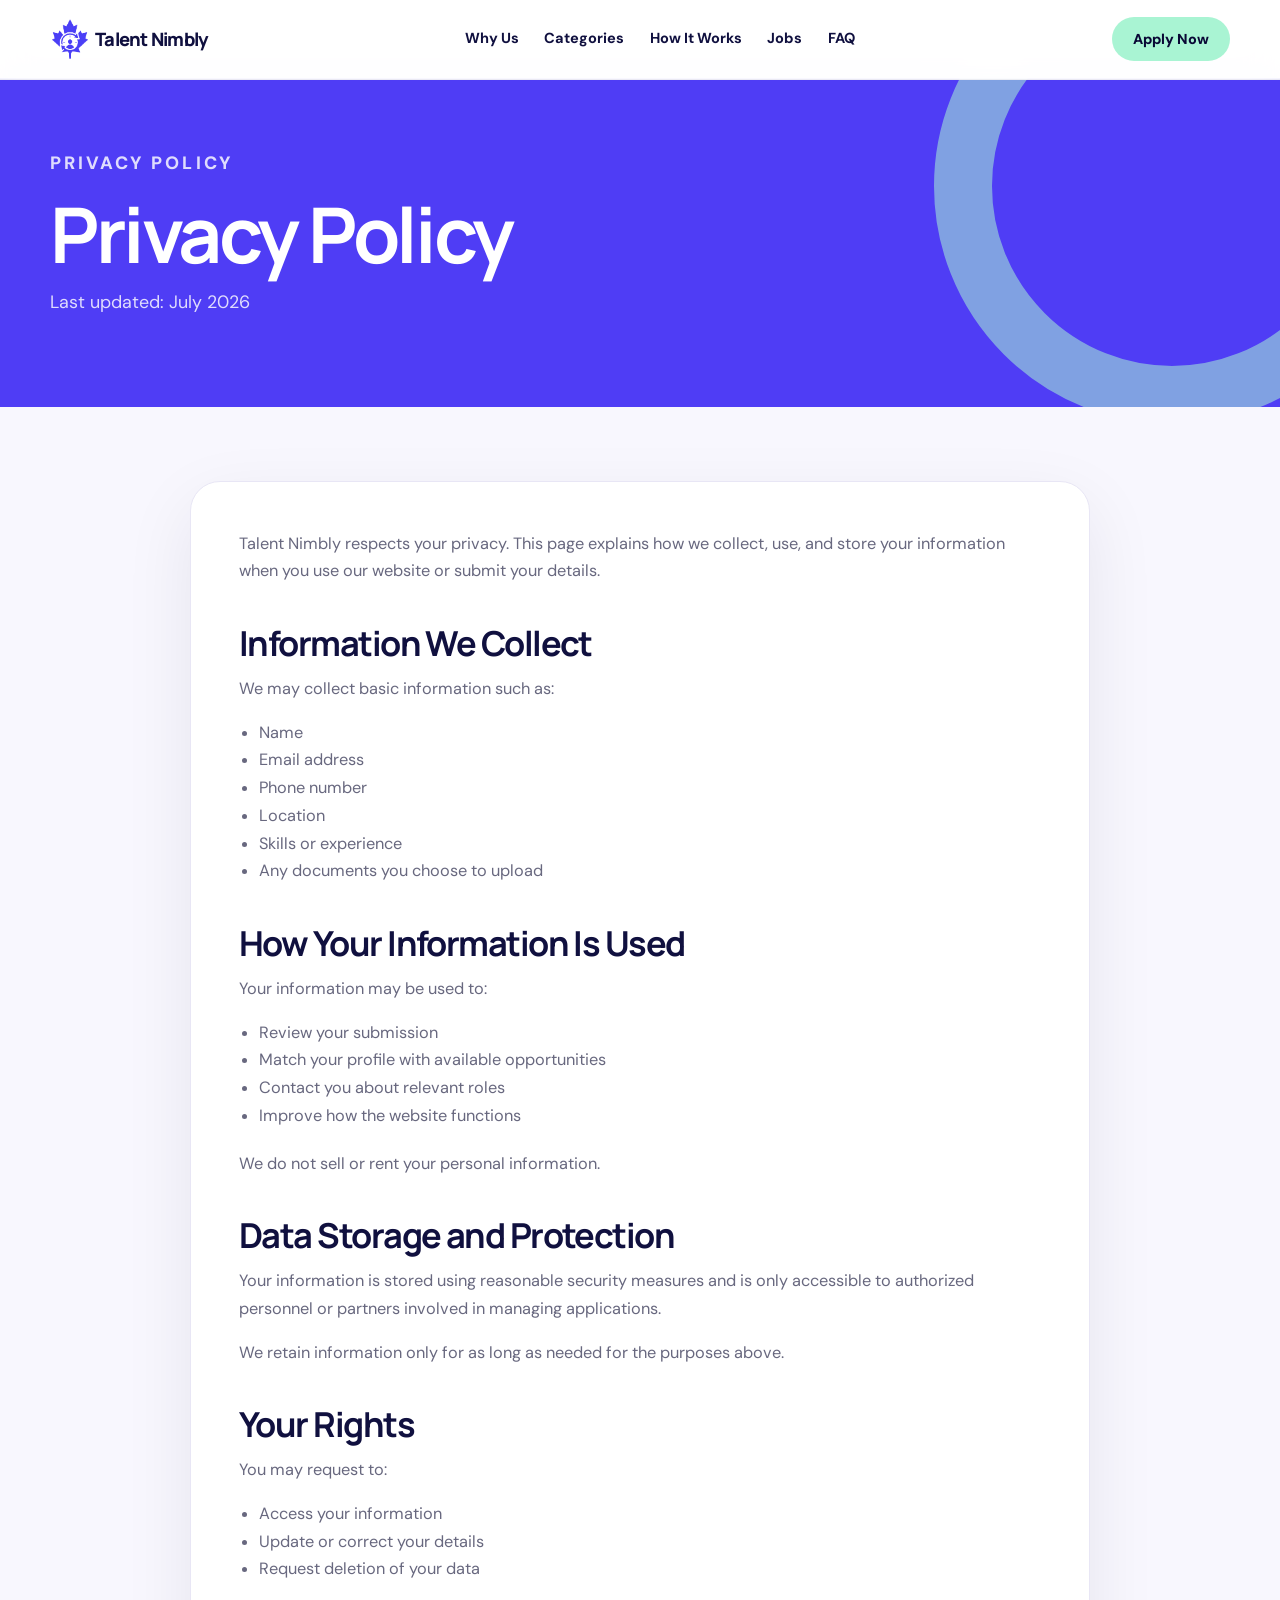
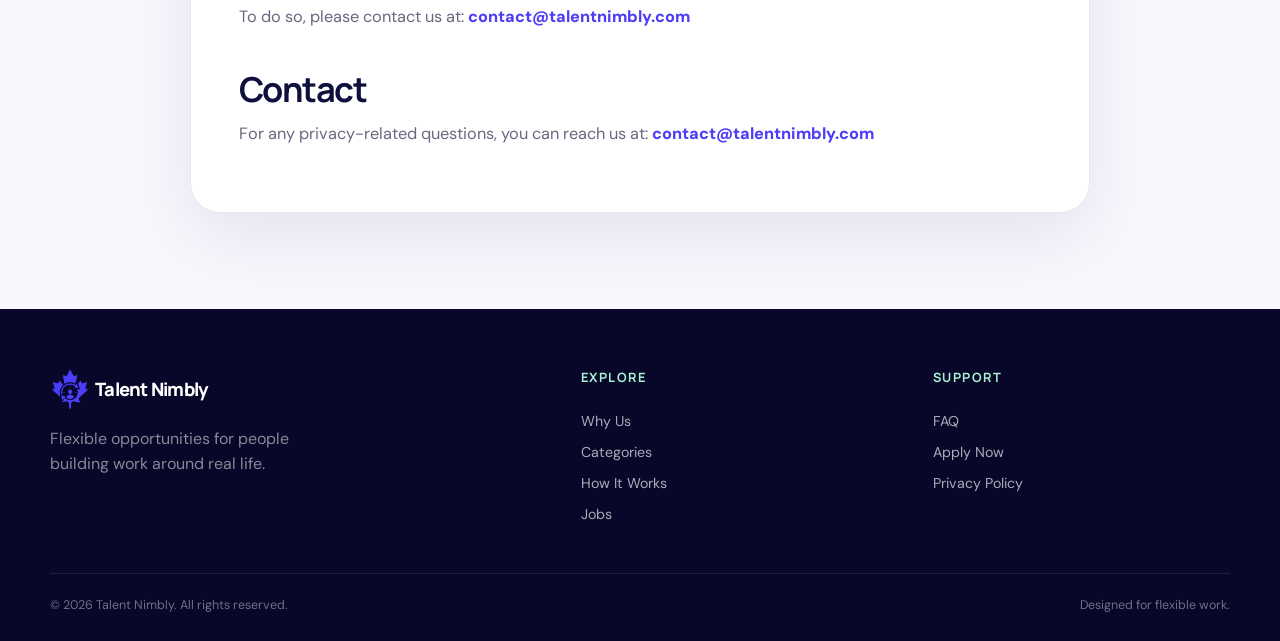
==== privacy-policy/index.html @ e2e9d102 "Fei CA1.0: talentnimbly.com. Co-authored-by: Cursor <cursoragent@cursor.com>" ====
<!DOCTYPE html>
<html lang="en">
<head>
  <meta charset="UTF-8" />
  <meta name="viewport" content="width=device-width, initial-scale=1.0" />
  <meta name="description" content="Talent Nimbly privacy and application information." />
  <link rel="icon" type="image/png" href="../assets/favicon.png">
  <link rel="icon" type="image/png" sizes="32x32" href="../assets/favicon-32x32.png">
  <link rel="icon" type="image/png" sizes="16x16" href="../assets/favicon-16x16.png">
  <link rel="apple-touch-icon" sizes="180x180" href="../assets/apple-touch-icon.png">
  <link rel="preconnect" href="https://fonts.googleapis.com" />
  <link rel="preconnect" href="https://fonts.gstatic.com" crossorigin />
  <link href="https://fonts.googleapis.com/css2?family=DM+Sans:wght@400;500;600;700&family=Manrope:wght@500;600;700;800&display=swap" rel="stylesheet" />
  <link rel="stylesheet" href="../style.css" />
  <title>Privacy Policy — Talent Nimbly</title>
</head>
<body class="page-body">
  <header class="site-header" id="top">
    <div class="container nav-wrap">
      <a class="brand" href="../" aria-label="Talent Nimbly home">
        <img src="../assets/logo.png" width="40" height="40" alt="Talent Nimbly logo" />
        <span>Talent Nimbly</span>
      </a>

      <button class="menu-toggle" type="button" aria-expanded="false" aria-controls="site-menu" aria-label="Open navigation">
        <span></span><span></span><span></span>
      </button>

      <nav class="site-nav" id="site-menu" aria-label="Main navigation">
        <a href="../#why">Why Us</a>
        <a href="../#categories">Categories</a>
        <a href="../#how-it-works">How It Works</a>
        <a href="../#jobs">Jobs</a>
        <a href="../#faq">FAQ</a>
        <a class="button button-mint nav-drawer-cta" href="../#apply">Apply Now</a>
      </nav>

      <a class="button button-small button-mint nav-cta" href="../#apply">Apply Now</a>
    </div>
    <div class="nav-scrim" data-nav-scrim aria-hidden="true"></div>
  </header>

  <main class="page-main">
    <section class="page-hero">
      <div class="container">
        <p class="eyebrow eyebrow-light">Privacy Policy</p>
        <h1>Privacy Policy</h1>
        <p>Last updated: July 2026</p>
      </div>
    </section>

    <section class="legal-section">
      <div class="container">
        <article class="legal-card">
          <p>Talent Nimbly respects your privacy. This page explains how we collect, use, and store your information when you use our website or submit your details.</p>

          <h2>Information We Collect</h2>
          <p>We may collect basic information such as:</p>
          <ul>
            <li>Name</li>
            <li>Email address</li>
            <li>Phone number</li>
            <li>Location</li>
            <li>Skills or experience</li>
            <li>Any documents you choose to upload</li>
          </ul>

          <h2>How Your Information Is Used</h2>
          <p>Your information may be used to:</p>
          <ul>
            <li>Review your submission</li>
            <li>Match your profile with available opportunities</li>
            <li>Contact you about relevant roles</li>
            <li>Improve how the website functions</li>
          </ul>
          <p>We do not sell or rent your personal information.</p>

          <h2>Data Storage and Protection</h2>
          <p>Your information is stored using reasonable security measures and is only accessible to authorized personnel or partners involved in managing applications.</p>
          <p>We retain information only for as long as needed for the purposes above.</p>

          <h2>Your Rights</h2>
          <p>You may request to:</p>
          <ul>
            <li>Access your information</li>
            <li>Update or correct your details</li>
            <li>Request deletion of your data</li>
          </ul>
          <p>To do so, please contact us at: <a href="mailto:contact@talentnimbly.com">contact@talentnimbly.com</a></p>

          <h2>Contact</h2>
          <p>For any privacy-related questions, you can reach us at: <a href="mailto:contact@talentnimbly.com">contact@talentnimbly.com</a></p>
        </article>
      </div>
    </section>
  </main>

  <footer class="site-footer">
    <div class="container footer-grid">
      <div>
        <a class="brand brand-footer" href="../"><img src="../assets/logo.png" width="40" height="40" alt="Talent Nimbly logo" /><span>Talent Nimbly</span></a>
        <p>Flexible opportunities for people building work around real life.</p>
      </div>
      <div><h3>Explore</h3><a href="../#why">Why Us</a><a href="../#categories">Categories</a><a href="../#how-it-works">How It Works</a><a href="../#jobs">Jobs</a></div>
      <div><h3>Support</h3><a href="../#faq">FAQ</a><a href="../#apply">Apply Now</a><a href="../privacy-policy/">Privacy Policy</a></div>
    </div>
    <div class="container footer-bottom"><span>© <span id="year"></span> Talent Nimbly. All rights reserved.</span><span>Designed for flexible work.</span></div>
  </footer>
  <script src="../script.js"></script>
  <script src="https://ctc.chatfromforms.com/embed.js.php?id=8&key=357dc49e6fc7baacd7d75074ab109d156d82e37755b59469"></script>
</body>
</html>
---- style.css ----
:root {
  --purple: #4f3df5;
  --purple-dark: #3625df;
  --navy: #0e0c3d;
  --navy-2: #08072a;
  --mint: #a9f4d3;
  --lime: #c9ff42;
  --lilac: #eeecff;
  --blush: #fff0ee;
  --navy: #090735;
  --paper: #faf9ff;
  --white: #ffffff;
  --ink: #10103f;
  --muted: #68687f;
  --line: #e5e4ef;
  --shadow: 0 24px 60px rgba(20, 15, 85, 0.18);
  --container: 1180px;
}

* { box-sizing: border-box; }
html { scroll-behavior: smooth; overflow-x: hidden; }
body {
  margin: 0;
  color: var(--ink);
  background: var(--paper);
  font-family: "DM Sans", system-ui, -apple-system, BlinkMacSystemFont, "Segoe UI", sans-serif;
  line-height: 1.55;
  overflow-x: hidden;
}

img { display: block; max-width: 100%; }
a { color: inherit; text-decoration: none; }
button, input, select { font: inherit; }
button { color: inherit; }

.container { width: min(calc(100% - 40px), var(--container)); margin-inline: auto; }
.sr-only { position: absolute; width: 1px; height: 1px; padding: 0; margin: -1px; overflow: hidden; clip: rect(0, 0, 0, 0); white-space: nowrap; border: 0; }

h1, h2, h3, p { margin-top: 0; }
h1, h2, h3 { font-family: "Manrope", sans-serif; letter-spacing: -0.045em; }
h1 { font-size: clamp(2.4rem, 5vw, 4.8rem); line-height: 1.15; margin-bottom: 28px; }
h2 { font-size: clamp(2rem, 4.2vw, 4rem); line-height: 1.15; margin-bottom: 28px; }
h3 { line-height: 1.3; }
p { color: var(--muted); }

.eyebrow {
  margin-bottom: 18px;
  color: var(--purple);
  font-size: 0.76rem;
  font-weight: 800;
  letter-spacing: 0.17em;
  text-transform: uppercase;
}
.eyebrow-light { color: rgba(255,255,255,.9); }
.eyebrow-mint { color: var(--mint); }

.site-header {
  position: sticky;
  top: 0;
  z-index: 1000;
  background: rgba(255,255,255,.92);
  backdrop-filter: blur(18px);
  border-bottom: 1px solid rgba(16,16,63,.06);
}
.nav-wrap { min-height: 78px; display: grid; grid-template-columns: auto 1fr auto; align-items: center; gap: 36px; }
.brand { display: inline-flex; align-items: center; gap: 5px; font-family: "Manrope", sans-serif; font-size: 1.15rem; font-weight: 800; letter-spacing: -0.04em; }
.brand-mark { position: relative; width: 25px; height: 25px; border-radius: 50%; background: var(--purple); display: inline-block; overflow: hidden; }
.brand-mark span:first-child { position: absolute; width: 13px; height: 13px; left: 4px; top: 4px; border: 3px solid #fff; border-radius: 50%; }
.brand-mark span:last-child { position: absolute; width: 13px; height: 13px; right: -3px; bottom: -3px; background: var(--mint); border-radius: 50%; }
.site-nav { justify-self: center; display: flex; gap: clamp(14px, 2vw, 28px); font-weight: 700; font-size: .91rem; }
.site-nav a { position: relative; padding: 28px 0; }
.site-nav a::after { content: ""; position: absolute; left: 0; right: 100%; bottom: 20px; height: 2px; background: var(--purple); transition: right .25s ease; }
.site-nav a:hover::after, .site-nav a:focus-visible::after { right: 0; }
.menu-toggle { position: relative; z-index: 1202; display: none; border: 0; padding: 8px; background: transparent; cursor: pointer; }
.menu-toggle span { display: block; width: 24px; height: 2px; margin: 5px 0; background: var(--ink); transition: transform .25s ease, opacity .2s ease, background .25s ease; }
.menu-toggle.is-open span:nth-child(1) { transform: translateY(7px) rotate(45deg); }
.menu-toggle.is-open span:nth-child(2) { opacity: 0; }
.menu-toggle.is-open span:nth-child(3) { transform: translateY(-7px) rotate(-45deg); }
.site-nav .nav-drawer-cta { display: none; }
.nav-scrim { display: none; }
body.nav-open { overflow: hidden; }

.button {
  min-height: 50px;
  display: inline-flex;
  align-items: center;
  justify-content: center;
  padding: 14px 24px;
  border: 0;
  border-radius: 999px;
  font-weight: 800;
  transition: transform .25s ease, box-shadow .25s ease, background .25s ease;
  cursor: pointer;
}
.button:hover, .button:focus-visible { transform: translateY(-2px); /* box-shadow: 0 12px 30px rgba(12, 10, 55, .18); */ }
.button-small { min-height: 44px; padding: 10px 21px; font-size: .9rem; }
.button-mint { background: var(--mint); color: var(--navy); }
.button-white { background: var(--white); color: var(--navy); }
.button-dark { background: var(--navy); color: #fff; }

.section-purple { background: var(--purple); color: #fff; }
.section-navy { background: var(--navy); color: #fff; }
.section-light { background: #f8f7fe; }
.section-white { background: #fff; }
.section-lilac { background: var(--lilac); }

.hero { position: relative; min-height: 760px; padding: 180px 0 120px; overflow: hidden; }
.hero::before { content: ""; position: absolute; width: 14px; height: 14px; border-radius: 50%; background: #ffb65b; left: 4vw; top: 90px; }
.hero-grid { position: relative; z-index: 3; display: grid; grid-template-columns: 1.03fr .97fr; align-items: center; gap: 40px; }
.hero-copy { padding-bottom: 140px; }
.hero-copy h1, .hero-copy p { color: #fff; }
.hero-text { max-width: 590px; font-size: 1.12rem; color: rgba(255,255,255,.84)!important; }
.hero-actions { display: flex; flex-wrap: wrap; gap: 13px; margin-top: 32px; }
.micro-copy { margin-top: 16px; font-size: .82rem; color: rgba(255,255,255,.68)!important; }
.hero-visual { position: relative; min-height: 540px; display: grid; place-items: center; }
.hero-image-ring { position: relative; width: min(455px, 86%); aspect-ratio: 1; padding: 18px; border-radius: 50%; background: var(--mint); transform: translateY(-28px); }
.hero-image-ring::after { content: ""; position: absolute; inset: 46px -25px -22px 42px; border: 2px solid rgba(255,255,255,.68); border-radius: 50%; z-index: -1; }
.hero-image-ring img {
  width: 100%;
  height: 100%;
  object-fit: cover;
  object-position: center 24%;
  border-radius: 50%;
  display: block;
}
.floating-card { position: absolute; z-index: 4; width: 185px; padding: 15px 17px; border-radius: 12px; color: var(--navy); background: #fff; box-shadow: var(--shadow); }
.floating-card strong, .floating-card span { display: block; }
.floating-card strong { font-family: "Manrope", sans-serif; line-height: 1.1; }
.floating-card span { margin-top: 5px; font-size: .76rem; color: #66647a; }
.card-top { right: 0; top: 110px; }
.card-left { left: 5px; bottom: 135px; }
.card-bottom { right: 2px; bottom: 70px; width: 220px; display: flex; gap: 10px; background: var(--navy); color: #fff; }
.card-bottom span { color: rgba(255,255,255,.7); }
.status-dot { flex: 0 0 10px; width: 10px; height: 10px; margin-top: 3px!important; border-radius: 50%; background: var(--lime); box-shadow: 0 0 0 4px rgba(201,255,66,.16); }
.hero-loop { position: absolute; z-index: 1; width: 120px; height: 62px; top: 115px; left: 53%; border: 3px solid var(--lime); border-radius: 50%; transform: rotate(-11deg); }
.hero-loop::after { content: ""; position: absolute; width: 22px; height: 3px; right: -10px; bottom: 8px; background: var(--lime); transform: rotate(32deg); }
.hero-spark-two { position: absolute; right: 7%; top: 105px; width: 34px; height: 34px; background: var(--lime); clip-path: polygon(50% 0, 62% 38%, 100% 50%, 62% 62%, 50% 100%, 38% 62%, 0 50%, 38% 38%); }
.hero-wave { position: absolute; z-index: 1; left: -5%; right: -5%; bottom: -1px; height: 150px; background: #f8f7fe; border-radius: 50% 50% 0 0 / 45% 45% 0 0; }
.search-panel { position: absolute; z-index: 7; left: 50%; bottom: 28px; transform: translateX(-50%); display: grid; grid-template-columns: 1.25fr 1fr auto; gap: 10px; padding: 12px; border: 1px solid rgba(16,16,63,.08); border-radius: 16px; background: #fff; box-shadow: 0 18px 45px rgba(33,26,100,.14); }
.search-field { min-height: 56px; display: flex; align-items: center; gap: 10px; padding: 0 17px; border: 1px solid var(--line); border-radius: 11px; background: #fff; }
.search-field input, .search-field select { width: 100%; border: 0; outline: 0; color: var(--ink); background: transparent; }
.field-icon { color: var(--purple); font-size: 1.15rem; }
.search-button { min-width: 210px; border-radius: 11px; }

.intro { padding: 0 0 100px; }
.intro-grid { display: grid; grid-template-columns: 1.2fr .8fr; align-items: center; gap: 50px; }
.intro-grid p:not(.eyebrow) { max-width: 650px; font-size: 1.06rem; }
.stat-orbit { justify-self: end; width: 320px; aspect-ratio: 1.38; display: grid; place-content: center; text-align: center; border-radius: 50%; background: var(--mint); /*transform: rotate(-7deg);*/ }
/* .stat-orbit > * { transform: rotate(7deg); } */
.stat-orbit strong { display: block; font-family: "Manrope", sans-serif; font-size: 4.4rem; line-height: .9; }
.stat-orbit span { margin-top: 10px; font-weight: 700; }

.opportunity-intro {
  position: relative;
  padding: 140px 0 130px;
  background: #f7f6ff;
  overflow: hidden;
}

/* Optional curved purple top shape */
.opportunity-intro::before {
  content: "";
  position: absolute;
  top: -105px;
  left: -5%;
  width: 110%;
  height: 150px;
  background: var(--purple);
  border-radius: 0 0 50% 50%;
}

.opportunity-intro-grid {
  position: relative;
  z-index: 1;
  display: grid;
  grid-template-columns: 1.1fr 0.75fr;
  gap: 90px;
  align-items: center;
}

.opportunity-copy {
  max-width: 760px;
}

.section-eyebrow {
  display: block;
  margin-bottom: 34px;
  color: var(--purple);
  font-size: 0.78rem;
  font-weight: 900;
  letter-spacing: 0.28em;
  text-transform: uppercase;
}

.opportunity-copy h2 {
  max-width: 820px;
  margin: 0 0 34px;
  color: var(--ink);
  font-family: "Manrope", sans-serif;
  font-size: clamp(3.2rem, 6vw, 6rem);
  line-height: 0.96;
  letter-spacing: -0.075em;
}

.opportunity-copy p {
  max-width: 760px;
  margin: 0;
  color: var(--muted);
  font-size: 1.18rem;
  line-height: 1.6;
}

.opportunity-panel {
  width: 100%;
  max-width: 520px;
  margin-left: auto;
  padding: 36px;
  border-radius: 32px;
  background: #ffffff;
  border: 1px solid #e7e6f5;
  box-shadow: 0 28px 80px rgba(8, 7, 47, 0.09);
}

.opportunity-panel h3 {
  max-width: 360px;
  margin: 0 0 30px;
  color: var(--ink);
  font-family: "Manrope", sans-serif;
  font-size: 2.15rem;
  line-height: 1.05;
  letter-spacing: -0.055em;
}

.panel-list {
  display: grid;
  gap: 0;
}

.panel-list div {
  display: grid;
  grid-template-columns: 44px 1fr;
  align-items: center;
  gap: 16px;
  padding: 18px 0;
  border-top: 1px solid #ecebf8;
}

.panel-list span {
  width: 36px;
  height: 36px;
  display: grid;
  place-items: center;
  border-radius: 50%;
  background: #f4f2ff;
  color: var(--purple);
  font-size: 0.72rem;
  font-weight: 900;
}

.panel-list p {
  margin: 0;
  color: var(--ink);
  font-size: 1rem;
  line-height: 1.35;
  font-weight: 800;
}

.panel-note {
  margin: 26px 0 0;
  padding-top: 20px;
  border-top: 1px solid #ecebf8;
  color: var(--muted);
  font-size: 0.92rem;
  line-height: 1.55;
}

.feature { padding: 105px 0; }
.feature-grid { display: grid; grid-template-columns: 1.05fr .95fr; gap: 85px; align-items: start; }
.feature-image { position: relative; padding-left: 20px; align-self: start; }
.feature-image::before { content: ""; position: absolute; inset: -20px 40px 20px 0; border-radius: 0 60px 60px 0; background: #dedff7; }
.feature-image img { position: relative; width: 100%; height: auto; aspect-ratio: 4 / 5; object-fit: cover; object-position: center; border-radius: 0 60px 60px 0; }
.feature-badge { position: absolute; right: -28px; width: 170px; padding: 14px; border-radius: 12px; background: rgba(255,255,255,.94); color: var(--navy); box-shadow: var(--shadow); }
.feature-badge strong, .feature-badge span { display: block; }
.feature-badge span { margin-top: 4px; font-size: .73rem; color: #6d6b7e; }
.badge-one { top: 45px; }
.badge-two { top: 160px; }
.badge-three { top: 275px; }
.feature-copy p:not(.eyebrow) { max-width: 540px; }
.feature-copy .button { margin-top: 15px; }
.arrow-squiggle { margin: 16px 0 0 16px; color: var(--lime); font-size: 2.4rem; transform: rotate(20deg); }

.process { padding: 120px 0; }
.process-grid { display: grid; grid-template-columns: 1fr; align-items: center; gap: 30px; }
.process-copy { max-width: 800px; }
.steps-grid { display: grid; grid-template-columns: repeat(2, 1fr); gap: 13px; transform: rotate(-2deg); }
.step-card { position: relative; min-height: 200px; padding: 27px; border-radius: 18px; overflow: hidden; }
/* .step-card:nth-child(2), .step-card:nth-child(4) { transform: translateY(-12px) rotate(2deg); } */
.step-purple { background: var(--purple); color: #fff; }
.step-mint { background: var(--mint); color: #10103f; }
.step-lime { background: var(--lime); color: #10103f; }
.step-blush { background: var(--blush); color: #10103f; }
.step-mint p { color: #10103f; }
.step-lime p { color: #10103f; }
.step-blush p { color: #10103f; }
.step-card p { max-width: 220px; margin-bottom: 0; font-size: .9rem; color: currentColor; opacity: .76; }
.step-card h3 { max-width: 210px; margin: 18px 0 12px; font-size: 1.38rem; }
.step-number { font-size: .72rem; font-weight: 800; opacity: .68; }
.step-icon { position: absolute; right: 22px; bottom: 17px; font-size: 1.5rem; }

.ongoing-grid { display: grid; grid-template-columns: repeat(5, 1fr); gap: 18px; } 
.ongoing-card { position: relative; min-height: 170px; padding: 26px 22px; border-radius: 18px; background: #ffffff; color: #08072f; border: 1px solid #ececf8; box-shadow: 0 18px 45px rgba(8, 7, 47, 0.07); overflow: hidden; } 
/* small color line instead of full colored card */
.ongoing-card::before { content: ""; position: absolute; top: 0; left: 22px; right: 22px; height: 5px; border-radius: 0 0 999px 999px; } 
/* different accent colors */
.ongoing-card:nth-child(1)::before { background: #5146f5; } 
.ongoing-card:nth-child(2)::before { background: #a7f4d4; } 
.ongoing-card:nth-child(3)::before { background: #caff2f; } 
.ongoing-card:nth-child(4)::before { background: #ffdad3; } 
.ongoing-card:nth-child(5)::before { background: #08072f; } 
.ongoing-card .card-number { display: inline-flex; align-items: center; justify-content: center; width: 34px; height: 34px; border-radius: 999px; font-size: 11px; font-weight: 800; margin-bottom: 28px; } 
/* number badge colors */
.ongoing-card:nth-child(1) .card-number { background: #f0eeff; color: #5146f5; } 
.ongoing-card:nth-child(2) .card-number { background: #e3fff3; color: #08764b; } 
.ongoing-card:nth-child(3) .card-number { background: #f2ffd3;  color: #5d7a00; } 
.ongoing-card:nth-child(4) .card-number { background: #fff0ec; color: #b95245; } 
.ongoing-card:nth-child(5) .card-number { background: #ececff; color: #08072f; } 
.ongoing-card h3 { font-size: 20px; line-height: 1.3; letter-spacing: -0.04em; margin-bottom: 12px; } 
.ongoing-card p { font-size: 13px; line-height: 1.55; color: #575776; margin: 0; } 
.ongoing-card .card-icon { position: absolute; right: 20px; bottom: 20px; font-size: 17px; color: #08072f; }

.stories { padding: 105px 0 115px; }
.section-heading { max-width: 770px; margin-bottom: 50px; }
.section-heading p:not(.eyebrow) { max-width: 700px; }
.section-heading h2 { max-width: 620px; }
.story-grid { display: grid; grid-template-columns: repeat(3, 1fr); gap: 24px; align-items: end; }
.story-card { position: relative; min-height: 370px; border-radius: 20px; overflow: hidden; box-shadow: 0 20px 45px rgba(33,26,100,.12); }
.story-card:nth-child(2) { min-height: 410px; }
.story-card img {
  position: absolute;
  inset: 0;
  width: 100%;
  height: 100%;
  object-fit: cover;
  object-position: center;
  display: block;
}
.story-card::after {
  content: "";
  position: absolute;
  inset: 0;
  z-index: 1;
  background: linear-gradient(
    to top,
    rgba(7, 7, 47, 0.85),
    rgba(7, 7, 47, 0.25),
    rgba(7, 7, 47, 0.02)
  );
  pointer-events: none;
}
.story-one::before, .story-two::before, .story-three::before { content: none; }
/* .story-one::before { background: #6752ff; }
.story-two::before { background: #96a3bd; }
.story-three::before { background: #ff9e8d; } */
.story-overlay { position: absolute; z-index: 2; left: 24px; right: 24px; bottom: 24px; color: #fff; }
.story-overlay h3 { margin-bottom: 8px; font-size: 1.35rem; }
.story-overlay p { margin: 0; color: rgba(255,255,255,.76); font-size: .86rem; }

.jobs { padding: 110px 0; }
.jobs-heading { display: grid; grid-template-columns: 1fr .7fr; gap: 70px; align-items: end; margin-bottom: 40px; }
.jobs-heading > p { max-width: 430px; justify-self: end; }
.job-list { border-top: 1px solid var(--line); }
.job-item { border-bottom: 1px solid var(--line); }
.job-summary { width: 100%; display: grid; grid-template-columns: 70px 1.3fr .7fr 45px; gap: 20px; align-items: center; padding: 24px 0; border: 0; background: transparent; text-align: left; cursor: pointer; }
.job-index { color: #c9c7e6; font-size: 2rem; font-weight: 700; }
.job-main strong { display: block; font-family: "Manrope", sans-serif; font-size: 1.16rem; letter-spacing: -.025em; }
.job-main span { display: flex; flex-wrap: wrap; gap: 7px; margin-top: 8px; }
.job-main em { padding: 3px 8px; border-radius: 999px; background: #f0efff; color: var(--purple); font-size: .67rem; font-style: normal; font-weight: 800; }
.job-meta { color: var(--ink); font-size: .84rem; }
.job-meta small { color: var(--muted); }
.job-toggle { width: 32px; height: 32px; display: grid; place-items: center; justify-self: end; border-radius: 50%; background: var(--mint); font-size: 1.2rem; transition: transform .25s; }
.job-item.open .job-toggle { transform: rotate(45deg); }
.job-details { display: grid; grid-template-rows: 0fr; opacity: 0; visibility: hidden; pointer-events: none; transition: grid-template-rows .35s ease, opacity .25s ease, visibility .25s ease; } 
.job-details-inner { overflow: hidden; min-height: 0; transform: translateY(-10px); transition: transform .35s ease; } 
.job-details-inner p { margin: 0; } 
.job-details-inner a { display: inline-block; margin-top: 12px; color: var(--purple); font-weight: 800; } 
.job-item.open .job-details { grid-template-rows: 1fr; opacity: 1; visibility: visible; pointer-events: auto; } 
.job-item.open .job-details-inner { transform: translateY(0); padding: 0 45px 24px 90px; }
/* .job-details { display: grid; grid-template-rows: 0fr; opacity: 0; transition: grid-template-rows .3s ease, opacity .3s ease; } */
.job-details > * { overflow: hidden; }
.job-details p { margin: 0; }
.job-details a { display: inline-block; margin-top: 12px; color: var(--purple); font-weight: 800; }
/* .job-item.open .job-details { grid-template-rows: 1fr; opacity: 1; padding: 0 45px 24px 90px; } */
.job-item[hidden] { display: none; }
.no-results { padding: 24px; border-radius: 12px; background: #f4f2ff; color: var(--ink); }

.testimonials { padding: 105px 0 120px; }
.section-heading-light h2 { color: #fff; max-width:770px; }
.testimonial-grid { display: grid; grid-template-columns: repeat(3, 1fr); gap: 22px; }
.quote-card { min-height: 290px; padding: 30px; border-radius: 18px; background: #fff; color: var(--navy); box-shadow: var(--shadow); }
.quote-tilt { transform: rotate(2deg) translateY(-8px); }
.quote-mark { display: block; color: var(--mint); font-family: Georgia, serif; font-size: 4.5rem; line-height: .65; }
.quote-card > p { min-height: 100px; color: var(--navy); font-weight: 600; }
.quote-person { display: flex; align-items: center; gap: 12px; margin-top: 24px; }
.quote-person img { width: 44px; height: 44px; object-fit: cover; border-radius: 50%; }
.quote-person strong, .quote-person span { display: block; }
.quote-person span { color: var(--muted); font-size: .78rem; }

.faq { padding: 115px 0; }
.faq-grid { display: grid; grid-template-columns: 1fr 1fr; gap: 80px; }
.faq-heading p:not(.eyebrow) { max-width: 410px; }
.accordion { display: flex; flex-direction: column; gap: 10px; }
.faq-item { padding: 0 22px; border: 1px solid #ecebf3; border-radius: 13px; background: #fff; }
.faq-question { width: 100%; display: flex; justify-content: space-between; align-items: center; gap: 20px; padding: 20px 0; border: 0; background: transparent; text-align: left; font-weight: 800; cursor: pointer; }
.faq-answer { display: grid; grid-template-rows: 0fr; opacity: 0; transition: .28s ease; }
.faq-answer p { overflow: hidden; margin-bottom: 0; font-size: .92rem; }
.faq-item.open .faq-answer { grid-template-rows: 1fr; opacity: 1; padding-bottom: 20px; }

.cta { position: relative; padding: 105px 0; overflow: hidden; }
.cta-content { position: relative; z-index: 2; }
.cta h2 { max-width: 820px; }
.cta p:not(.eyebrow) { max-width: 620px; color: rgba(255,255,255,.68); }
.cta-ring { position: absolute; width: 530px; height: 530px; right: -110px; top: -130px; border: 90px solid var(--purple); border-radius: 50%; opacity: .85; }

.site-footer { padding: 60px 0 25px; background: var(--navy-2); color: #fff; }
.footer-grid { display: grid; grid-template-columns: 1.6fr repeat(2, 1fr); gap: 55px; }
.brand-footer { margin-bottom: 18px; }
.footer-grid p { max-width: 290px; color: rgba(255,255,255,.52); }
.footer-grid h3 { margin-bottom: 15px; font-size: .8rem; letter-spacing: .12em; text-transform: uppercase; color: var(--mint); }
.footer-grid > div:not(:first-child) { display: flex; flex-direction: column; align-items: flex-start; gap: 9px; }
.footer-grid a:not(.brand) { color: rgba(255,255,255,.66); font-size: .89rem; }
.footer-grid a:hover { color: #fff; }
.footer-bottom { display: flex; justify-content: space-between; gap: 20px; margin-top: 48px; padding-top: 22px; border-top: 1px solid rgba(255,255,255,.09); color: rgba(255,255,255,.42); font-size: .78rem; }
.job-apply-link {
  display: inline-flex;
  align-items: center;
  justify-content: center;
  width: fit-content;
  margin-top: 16px !important;
  padding: 10px 16px;
  border-radius: 999px;
  background: #f0efff;
  color: var(--purple) !important;
  font-size: .88rem;
  font-weight: 800;
  transition: transform .25s ease, background .25s ease;
}
.job-apply-link:hover, .job-apply-link:focus-visible {
  transform: translateY(-1px);
  background: #e4e1ff;
}

.footer-link {
  padding: 0;
  border: 0;
  background: transparent;
  color: rgba(255,255,255,.66);
  font-size: .89rem;
  cursor: pointer;
}
.footer-link:hover, .footer-link:focus-visible { color: #fff; }

body.no-scroll { overflow: hidden; }
.form-modal[hidden] { display: none; }
.form-modal {
  position: fixed;
  inset: 0;
  z-index: 3000;
  display: grid;
  place-items: center;
  padding: 22px;
  overflow-y: auto;
}
.form-modal-backdrop {
  position: fixed;
  inset: 0;
  background: rgba(8, 7, 42, .72);
  backdrop-filter: blur(10px);
}
.form-modal-panel {
  position: relative;
  z-index: 1;
  width: min(100%, 760px);
  max-height: calc(100dvh - 44px);
  overflow-y: auto;
  -webkit-overflow-scrolling: touch;
  padding: 38px;
  border-radius: 26px;
  background: #fff;
  color: var(--ink);
  box-shadow: 0 35px 90px rgba(5, 4, 28, .36);
}
.modal-close {
  position: absolute;
  top: 18px;
  right: 18px;
  width: 40px;
  height: 40px;
  display: grid;
  place-items: center;
  border: 0;
  border-radius: 999px;
  background: #f2f0ff;
  color: var(--navy);
  font-size: 1.7rem;
  line-height: 1;
  cursor: pointer;
}
.form-modal-panel h2 {
  margin-bottom: 12px;
  font-size: clamp(2rem, 4vw, 3.1rem);
}
.modal-intro {
  max-width: 590px;
  margin-bottom: 24px;
}
.application-form {
  display: grid;
  gap: 18px;
}
.form-row {
  display: grid;
  gap: 8px;
}
.two-columns {
  grid-template-columns: repeat(2, minmax(0, 1fr));
  gap: 16px;
}
.application-form label,
.form-check {
  color: var(--ink);
  font-size: .9rem;
  font-weight: 800;
}
.application-form input,
.application-form select,
.application-form textarea {
  width: 100%;
  border: 1px solid #e3e1ef;
  border-radius: 14px;
  background: #fbfaff;
  color: var(--ink);
  outline: 0;
  padding: 14px 15px;
  transition: border-color .2s ease, box-shadow .2s ease;
}
.application-form input:focus,
.application-form select:focus,
.application-form textarea:focus {
  border-color: var(--purple);
  box-shadow: 0 0 0 4px rgba(79, 61, 245, .11);
}
.application-form textarea { resize: vertical; }
.form-check {
  display: flex;
  align-items: flex-start;
  gap: 10px;
  font-weight: 600;
  line-height: 1.45;
}
.form-check input {
  width: 18px;
  height: 18px;
  margin-top: 2px;
  accent-color: var(--purple);
}
.form-submit { width: fit-content; }
.form-status {
  margin: 0;
  font-weight: 800;
  color: #08764b;
}
[data-cddform] {
  width: 100%;
  overflow: visible;
}
[data-cddform] iframe {
  display: block;
  width: 100%;
  border: 0;
  overflow: hidden;
  vertical-align: top;
}


.reveal { opacity: 0; transform: translateY(24px); transition: opacity .7s ease, transform .7s ease; }
.reveal.visible { opacity: 1; transform: translateY(0); }

/* =============================
   Responsive breakpoints
   1100px / 980px / 767px / 479px
   ============================= */

@media (max-width: 1100px) {
  :root { --container: 1000px; }

  body { font-size: 15.5px; }
  h1 { font-size: clamp(3.05rem, 5.7vw, 4.2rem); line-height: 1.08; }
  h2 { font-size: clamp(2.45rem, 4.7vw, 3.35rem); line-height: 1.1; }
  h3 { letter-spacing: -0.035em; }
  .eyebrow { font-size: .72rem; margin-bottom: 14px; }

  .container { width: min(calc(100% - 48px), var(--container)); }
  .nav-wrap { gap: 22px; min-height: 74px; }
  .brand { font-size: 1.05rem; }
  .brand img { width: 36px; height: 36px; }
  .site-nav { gap: 18px; font-size: .84rem; }
  .button { min-height: 47px; padding: 13px 21px; }
  .button-small { min-height: 42px; padding: 9px 17px; font-size: .84rem; }

  .hero { min-height: 700px; padding: 86px 0 105px; margin-top: 60px; }
  .hero-grid { grid-template-columns: 1fr .92fr; gap: 30px; }
  .hero-copy { padding-bottom: 105px; }
  .hero-text { max-width: 540px; font-size: 1.02rem; }
  .hero-actions { gap: 11px; margin-top: 28px; }
  .hero-visual { min-height: 510px; }
  .hero-image-ring { width: min(405px, 90%); }
  .floating-card { width: 165px; padding: 13px 15px; }
  .card-top { right: -8px; top: 100px; }
  .card-left { left: -2px; bottom: 125px; }
  .card-bottom { right: -5px; bottom: 58px; width: 205px; }
  .hero-loop { width: 104px; height: 56px; top: 105px; }
  .hero-wave { height: 130px; }

  .intro { padding: 0 0 88px; }
  .intro-grid { gap: 38px; }
  .intro-grid p:not(.eyebrow) { font-size: 1rem; }
  .stat-orbit { width: 290px; }
  .stat-orbit strong { font-size: 3.75rem; }

  .feature { padding: 92px 0; }
  .feature-grid { grid-template-columns: .95fr 1.05fr; gap: 48px; align-items: center; }
  .feature-image::before { inset: -16px 28px 18px 0; }
  .feature-badge { width: 150px; right: -18px; }
  .badge-one { top: 36px; }
  .badge-two { top: 145px; }
  .badge-three { top: 254px; }
  .steps-grid { gap: 11px; }
  .step-card { min-height: 180px; padding: 23px; }
  .step-card h3 { font-size: 1.18rem; }

  .process, .stories, .jobs, .testimonials, .faq, .cta { padding-top: 92px; padding-bottom: 92px; }
  .section-heading { margin-bottom: 40px; }
  .ongoing-grid { grid-template-columns: repeat(3, minmax(0, 1fr)); gap: 16px; }
  .ongoing-card { min-height: 160px; padding: 24px 20px; }
  .ongoing-card h3 { font-size: 1.12rem; }
  .ongoing-card p { font-size: .81rem; }

  .story-grid { gap: 18px; }
  .story-card { min-height: 335px; }
  .story-card:nth-child(2) { min-height: 370px; }
  .story-overlay { left: 20px; right: 20px; bottom: 20px; }
  .story-overlay h3 { font-size: 1.18rem; }

  .jobs-heading { gap: 45px; }
  .job-summary { grid-template-columns: 58px 1.25fr .72fr 38px; gap: 16px; padding: 22px 0; }
  .job-index { font-size: 1.75rem; }
  .job-main strong { font-size: 1.04rem; }
  .job-meta { font-size: .8rem; }
  .job-item.open .job-details-inner { padding: 0 38px 23px 74px; }

  .testimonial-grid { gap: 18px; }
  .quote-card { min-height: 270px; padding: 25px; }
  .quote-card > p { min-height: 112px; font-size: .92rem; }

  .faq-grid { gap: 52px; }
  .cta h2 { max-width: 670px; }
  .cta-ring { width: 455px; height: 455px; right: -170px; top: -105px; border-width: 78px; }
  .footer-grid { gap: 38px; }

  .opportunity-intro {
    padding: 120px 0 110px;
  }

  .opportunity-intro-grid {
    gap: 60px;
  }

  .opportunity-copy h2 {
    font-size: 4.8rem;
  }

  .opportunity-copy p {
    font-size: 1.08rem;
  }

  .opportunity-panel {
    padding: 32px;
  }

  .opportunity-panel h3 {
    font-size: 1.95rem;
  }
}

@media (max-width: 980px) {
  body { font-size: 15px; }
  h1 { font-size: clamp(3rem, 8vw, 4.8rem); line-height: 1.06; margin-bottom: 22px; }
  h2 { font-size: clamp(2.25rem, 6.2vw, 3.6rem); margin-bottom: 22px; }
  p { line-height: 1.58; }

  .container { width: min(calc(100% - 40px), var(--container)); }
  .nav-wrap { grid-template-columns: auto 1fr auto; gap: 16px; min-height: 72px; }
  .menu-toggle { display: block; justify-self: end; order: 3; }
  .nav-cta { display: none; }
  .site-nav {
    position: fixed;
    top: 0;
    right: 0;
    bottom: 0;
    left: auto;
    z-index: 1100;
    width: min(86vw, 390px);
    height: 100vh;
    height: 100dvh;
    display: flex;
    flex-direction: column;
    gap: 0;
    padding: 96px 26px 30px;
    border: 0;
    border-radius: 0;
    background: #fff;
    box-shadow: -26px 0 70px rgba(8, 7, 42, .22);
    transform: translateX(105%);
    opacity: 1;
    visibility: hidden;
    pointer-events: none;
    overflow-y: auto;
    transition: transform .35s ease, visibility .35s ease;
  }
  .site-nav.open { transform: translateX(0); visibility: visible; pointer-events: auto; }
  .site-nav a { padding: 18px 0; border-bottom: 1px solid var(--line); font-size: 1.05rem; }
  .site-nav a:last-of-type { border-bottom: 0; }
  .site-nav a::after { display: none; }
  .site-nav .nav-drawer-cta { display: inline-flex; width: 100%; min-height: 50px; margin-top: 28px; }
  .nav-scrim {
    position: fixed;
    inset: 0;
    z-index: 1050;
    display: block;
    background: rgba(8, 7, 42, .46);
    opacity: 0;
    visibility: hidden;
    pointer-events: none;
    transition: opacity .3s ease, visibility .3s ease;
  }
  .nav-scrim.open { opacity: 1; visibility: visible; pointer-events: auto; }

  .hero { min-height: auto; padding: 76px 0 135px; margin-top: 55px; }
  .hero-grid, .feature-grid, .process-grid, .faq-grid { grid-template-columns: 1fr; }
  .hero-copy { max-width: 760px; padding-bottom: 0; }
  .hero-text { max-width: 690px; font-size: 1rem; }
  .hero-visual { min-height: 500px; margin-top: 10px; }
  .hero-image-ring { width: min(420px, 78%); transform: translateY(0); }
  .hero-loop { left: auto; right: 22%; top: 60px; transform: scale(.78) rotate(-11deg); }
  .hero-spark-two { right: 9%; top: 72px; }
  .card-top { right: 14%; top: 65px; }
  .card-left { left: 13%; bottom: 98px; }
  .card-bottom { right: 14%; bottom: 38px; width: 195px; }
  .hero-wave { height: 105px; }
  .search-panel { grid-template-columns: 1fr 1fr; bottom: 20px; }
  .search-button { grid-column: 1 / -1; min-width: 0; }

  .section-heading h2 { max-width: 100%;}

  .intro { padding-top: 20px; }
  .intro-grid {
    grid-template-columns: 1fr 1fr;
    align-items: center;
  }
  .stat-orbit { justify-self: start; width: 260px; }

  .feature-grid { gap: 52px; }
  .feature-copy { max-width: 100%; }
  .feature-image { max-width: 100%; padding-left: 16px; }
  .feature-image img { aspect-ratio: 4 / 5; height: auto; max-height: 520px; }
  .steps-grid { max-width: 100%; transform: none; }
  .step-card h3 { max-width: 100%; }
  .step-card { min-height: 160px; padding: 20px; }

  .process-copy, .section-heading, .faq-heading { max-width: 100%; }
  .ongoing-grid { grid-template-columns: repeat(3, minmax(0, 1fr)); }
  .ongoing-card { min-height: 150px; }
  .ongoing-card .card-number { margin-bottom: 22px; }

  .story-grid { grid-template-columns: repeat(3, minmax(0, 1fr)); gap: 14px; }
  .story-card { min-height: 315px; border-radius: 18px; }
  .story-card:nth-child(2) { min-height: 345px; }
  .story-overlay { left: 17px; right: 17px; bottom: 17px; }
  .story-overlay h3 { font-size: 1.05rem; }
  .story-overlay p { font-size: .8rem; }

  .jobs-heading { grid-template-columns: 1fr; gap: 10px; }
  .jobs-heading > p { max-width: 620px; justify-self: start; }
  .job-summary { grid-template-columns: 54px 1.15fr .72fr 36px; }
  .job-toggle { width: 30px; height: 30px; }
  .job-item.open .job-details-inner { padding: 0 28px 23px 70px; }

  .testimonial-grid { grid-template-columns: repeat(2, minmax(0, 1fr)); }
  .quote-tilt { transform: none; }
  .quote-card { min-height: 245px; }
  .quote-card > p { min-height: auto; }
  .faq-grid { gap: 38px; }
  .faq-heading p:not(.eyebrow) { max-width: 100%; }

  .cta h2 { max-width: 760px; }
  .footer-grid { grid-template-columns: 1.25fr 1fr 1fr; gap: 30px; }

  .opportunity-intro {
    padding: 105px 0 95px;
  }

  .opportunity-intro-grid {
    grid-template-columns: 1fr;
    gap: 44px;
  }

  .opportunity-copy {
    max-width: 720px;
  }

  .opportunity-copy h2 {
    max-width: 680px;
    font-size: 4.2rem;
  }

  .opportunity-copy p {
    max-width: 680px;
  }

  .opportunity-panel {
    max-width: 100%;
    margin-left: 0;
  }
}

@media (max-width: 767px) {
  body { font-size: 14.75px; }
  h1 { font-size: clamp(2.6rem, 11vw, 3.65rem); line-height: 1.08; margin-bottom: 18px; }
  h2 { font-size: clamp(2.05rem, 8.4vw, 2.85rem); line-height: 1.12; margin-bottom: 18px; }
  h3 { letter-spacing: -0.03em; }
  .eyebrow { font-size: .68rem; letter-spacing: .145em; margin-bottom: 12px; }
  p { font-size: .96rem; }

  .container { width: min(calc(100% - 28px), var(--container)); }
  .nav-wrap { min-height: 68px; gap: 10px; }
  .brand { font-size: 1rem; }
  .brand img { width: 34px; height: 34px; }
  .site-nav { top: 0; right: 0; left: auto; width: min(88vw, 360px); padding: 88px 22px 26px; }
  .site-nav a { padding: 16px 0; font-size: 1rem; }
  .site-nav .nav-drawer-cta { min-height: 48px; margin-top: 24px; }

  .button { width: auto; min-height: 46px; padding: 12px 18px; font-size: .92rem; }
  .hero-actions { gap: 10px; margin-top: 24px; }
  .micro-copy { font-size: .78rem; }

  .hero { padding: 76px 0 135px; margin-top: 52px; }
  .hero-grid { gap: 8px; }
  .hero-text { font-size: .96rem; }
  .hero-visual { min-height: 430px; }
  .hero-image-ring { width: min(350px, 82%); padding: 14px; }
  .hero-image-ring::after { inset: 34px -17px -14px 30px; }
  .floating-card { width: 148px; padding: 11px 12px; border-radius: 11px; }
  .floating-card strong { font-size: .9rem; }
  .floating-card span { font-size: .7rem; }
  .card-top { right: 1%; top: 68px; }
  .card-left { left: 1%; bottom: 98px; }
  .card-bottom { right: 2%; bottom: 35px; width: 178px; }
  .hero-loop { right: 15%; top: 42px; transform: scale(.64) rotate(-11deg); }
  .hero-spark-two { width: 28px; height: 28px; right: 7%; top: 48px; }
  .hero-wave { height: 72px; }

  .intro { padding: 70px 0 72px; }
  .intro-grid { gap: 28px; grid-template-columns: 1fr; }
  .intro-grid p:not(.eyebrow) { font-size: .96rem; }
  .stat-orbit { display: none; }
  .stat-orbit strong { font-size: 3.25rem; }

  .feature, .process, .stories, .jobs, .testimonials, .faq, .cta { padding-top: 74px; padding-bottom: 74px; }
  .feature-grid { gap: 38px; }
  .feature-image { padding-left: 10px; }
  .feature-image::before { inset: -12px 16px 14px 0; border-radius: 0 42px 42px 0; }
  .feature-image img { height: auto; max-height: 400px; border-radius: 0 42px 42px 0; }
  .feature-badge { width: 136px; padding: 12px; right: -2px; }
  .feature-badge strong { font-size: .9rem; }
  .feature-badge span { font-size: .68rem; }
  .badge-one { top: 28px; }
  .badge-two { top: 130px; }
  .badge-three { top: 232px; }

  .steps-grid { grid-template-columns: 1fr 1fr; gap: 12px; }
  .step-card { min-height: 195px; padding: 22px; }
  .step-card h3 { max-width: calc(100% - 42px); margin: 12px 0 0; font-size: 1.12rem; }
  .step-icon { right: 18px; bottom: 14px; }

  .section-heading { margin-bottom: 30px; }
  .ongoing-grid { grid-template-columns: repeat(2, minmax(0, 1fr)); gap: 14px; }
  .ongoing-card { min-height: 142px; padding: 22px 18px; border-radius: 16px; }
  .ongoing-card::before { left: 18px; right: 18px; }
  .ongoing-card .card-number { width: 31px; height: 31px; margin-bottom: 18px; font-size: 10px; }
  .ongoing-card h3 { font-size: 1.02rem; line-height: 1.22; }
  .ongoing-card p { font-size: .78rem; }

  .story-grid, .testimonial-grid { grid-template-columns: 1fr; gap: 18px; }
  .story-card, .story-card:nth-child(2) { min-height: 365px; }
  .story-overlay h3 { font-size: 1.15rem; }
  .story-overlay p { font-size: .83rem; }

  .job-summary { gap: 12px; padding: 20px 0; grid-template-columns: 30px 1.15fr 0.52fr 30px; }
  .job-index { font-size: 1.28rem; }
  .job-main strong { font-size: .98rem; line-height: 1.28; }
  .job-main span { gap: 6px; margin-top: 7px; }
  .job-main em { font-size: .61rem; padding: 3px 7px; }
  /* .job-meta { display: none; } */
  .job-toggle { width: 29px; height: 29px; font-size: 1.05rem; }
  .job-item.open .job-details-inner { padding: 0 0 22px 56px; }
  .job-details-inner p { font-size: .9rem; }
  .job-apply-link { font-size: .82rem; padding: 9px 14px; }

  .quote-card { min-height: auto; padding: 24px; }
  .quote-mark { font-size: 3.7rem; }
  .quote-person { margin-top: 20px; }

  .faq-question { padding: 18px 0; font-size: .95rem; }
  .faq-item { padding: 0 18px; }
  .faq-answer p { font-size: .88rem; }

  .cta-ring { width: 340px; height: 340px; right: -185px; top: -75px; border-width: 58px; }
  .footer-grid { grid-template-columns: 1fr 1fr; gap: 30px 24px; }
  .footer-grid > div:first-child { grid-column: 1 / -1; }
  .footer-bottom { flex-direction: column; margin-top: 36px; }

  .form-modal {
    align-items: stretch;
    justify-content: stretch;
    padding: 0;
    width: 100%;
  }

  .form-modal-panel {
    width: 100vw;
    max-width: 100vw;
    height: 100dvh;
    max-height: 100dvh;
    display: block;
    border-radius: 0;
    overflow-y: auto;
    overflow-x: hidden;
  }

  /* Hide the left image / visual side on mobile */
  .form-modal-media,
  .form-modal-image,
  .modal-visual,
  .modal-image,
  .form-modal-side {
    display: none !important;
  }

  .form-modal-content {
    width: 100%;
    max-width: 100%;
    min-width: 0;
    padding: 34px 20px 26px;
    overflow: visible;
  }

  .form-modal-content h2 {
    font-size: 2rem;
    line-height: 1.05;
    word-break: normal;
  }

  .form-modal-content > p {
    font-size: 1rem;
    line-height: 1.5;
  }

  .form-modal input,
  .form-modal select,
  .form-modal textarea {
    width: 100%;
    max-width: 100%;
    box-sizing: border-box;
  }

  .form-grid {
    display: grid;
    grid-template-columns: 1fr;
  }

  .form-modal-close {
    position: fixed;
    top: 14px;
    right: 14px;
    z-index: 9999;
    width: 42px;
    height: 42px;
    border-radius: 50%;
    background: #ffffff;
    box-shadow: 0 12px 30px rgba(8, 7, 47, 0.18);
  }
  .form-modal-panel h2 { font-size: clamp(2rem, 8vw, 2.55rem); }

   .opportunity-intro {
    padding: 90px 0 80px;
  }

  .opportunity-intro::before {
    top: -115px;
    height: 145px;
  }

  .section-eyebrow {
    margin-bottom: 24px;
    font-size: 0.68rem;
    letter-spacing: 0.22em;
  }

  .opportunity-copy h2 {
    margin-bottom: 24px;
    font-size: 3.15rem;
    line-height: 1;
  }

  .opportunity-copy p {
    font-size: 1rem;
    line-height: 1.55;
  }

  .opportunity-panel {
    padding: 26px;
    border-radius: 26px;
  }

  .opportunity-panel h3 {
    max-width: 100%;
    margin-bottom: 24px;
    font-size: 1.65rem;
  }

  .panel-list div {
    grid-template-columns: 40px 1fr;
    gap: 14px;
    padding: 16px 0;
  }

  .panel-list p {
    font-size: 0.94rem;
  }

  .panel-note {
    font-size: 0.86rem;
  }
}

@media (max-width: 479px) {
  body { font-size: 14.25px; }
  h1 { font-size: clamp(2.35rem, 12.5vw, 3.05rem); line-height: 1.08; }
  h2 { font-size: clamp(1.9rem, 10vw, 2.35rem); }
  p { font-size: .93rem; }
  .container { width: min(calc(100% - 24px), var(--container)); }

  .nav-wrap { min-height: 64px; grid-template-columns: auto 1fr auto; gap: 8px; }
  .brand { gap: 4px; font-size: .95rem; }
  .brand img { width: 31px; height: 31px; }
  .menu-toggle { padding: 6px; }
  .menu-toggle span { width: 22px; margin: 4px 0; }
  .menu-toggle.is-open span:nth-child(1) { transform: translateY(6px) rotate(45deg); }
  .menu-toggle.is-open span:nth-child(3) { transform: translateY(-6px) rotate(-45deg); }
  .site-nav { top: 0; right: 0; left: auto; width: min(90vw, 335px); padding: 82px 18px 24px; }
  .site-nav a { padding: 15px 0; font-size: .96rem; }

  .hero { padding: 75px 0 85px; margin-top: 50px; }
  .hero::before { display: none;}
  .hero-actions { flex-direction: column; align-items: stretch; }
  .hero-actions .button { width: 100%; }
  .hero-visual { min-height: 370px; }
  .hero-image-ring { width: min(300px, 86%); padding: 12px; }
  .hero-loop, .hero-spark-two { display: none; }
  .floating-card { width: 132px; padding: 10px 11px; }
  .floating-card strong { font-size: .82rem; }
  .floating-card span { font-size: .64rem; }
  .card-top { right: 0; top: 42px; }
  .card-left { left: 0; bottom: 105px; }
  .card-bottom { right: 0; bottom: 22px; width: 162px; }
  .hero-wave { height: 55px; }

  .intro, .feature, .process, .stories, .jobs, .testimonials, .faq, .cta { padding-top: 62px; padding-bottom: 62px; }
  .stat-orbit { width: min(245px, 88%); }
  .stat-orbit strong { font-size: 2.85rem; }

  .feature-image { min-height: 350px; padding-left: 0; }
  .feature-image::before { inset: -10px 14px 12px 0; border-radius: 0 34px 34px 0; }
  .feature-image img { height: auto; max-height: 350px; border-radius: 0 34px 34px 0; padding-left: 10px; }
  .feature-badge { width: 124px; padding: 10px; }
  .badge-one { top: 22px; }
  .badge-two { top: 118px; }
  .badge-three { top: 214px; }

  .steps-grid { grid-template-columns: 1fr; gap: 14px; }
  .step-card { min-height: 132px; padding: 20px; }
  .step-card h3 { font-size: 1.02rem; }
  .ongoing-grid { grid-template-columns: 1fr; }
  .ongoing-card { min-height: 128px; padding: 20px 18px; }
  .ongoing-card h3 { font-size: 1rem; }

  .story-card, .story-card:nth-child(2) { min-height: 335px; }
  .story-overlay { left: 16px; right: 16px; bottom: 16px; }
  .story-overlay h3 { font-size: 1.05rem; }
  .story-overlay p { font-size: .78rem; }

  .job-summary { grid-template-columns: 36px minmax(0, 1fr) 28px; gap: 9px; padding: 18px 0; }
  .job-index { font-size: 1.1rem; }
  .job-main strong { font-size: .9rem; }
  .job-main em { font-size: .56rem; }
  .job-toggle { width: 27px; height: 27px; }
  .job-item.open .job-details-inner { padding: 0 0 20px 45px; }
  .job-details-inner p { font-size: .85rem; }
  .job-apply-link { justify-content: center; }

  .faq-grid { gap: 28px; }
  .faq-heading h2 br { display: none; }
  .footer-grid { grid-template-columns: 1fr; gap: 26px; }
  .footer-grid > div:first-child { grid-column: auto; }
  .footer-bottom { gap: 8px; font-size: .73rem; }

  .form-modal {
    place-items: start center;
    padding: 12px;
  }
  .form-modal-panel {
    width: 100%;
    max-height: calc(100dvh - 24px);
    padding: 30px 18px 22px;
    border-radius: 20px;
  }
  .modal-close { top: 12px; right: 12px; width: 36px; height: 36px; font-size: 1.45rem; }
  .form-modal-panel h2 { font-size: 1.9rem; }
  .form-modal-content {
    padding: 32px 16px 24px;
  }

  .form-modal-content h2 {
    font-size: 1.75rem;
  }

  .form-modal label {
    font-size: 0.9rem;
  }

  .form-modal input,
  .form-modal select,
  .form-modal textarea {
    min-height: 52px;
    font-size: 0.95rem;
  }

  .form-modal textarea {
    min-height: 110px;
  }
  .two-columns { grid-template-columns: 1fr; gap: 14px; }
  .application-form { gap: 15px; }
  .application-form input,
  .application-form select,
  .application-form textarea { padding: 13px; border-radius: 12px; }
  .form-submit { width: 100%; }

  .opportunity-intro {
    padding: 78px 0 68px;
  }

  .opportunity-copy h2 {
    font-size: 2.55rem;
  }

  .opportunity-copy p {
    font-size: 0.94rem;
  }

  .opportunity-panel {
    padding: 22px;
    border-radius: 22px;
  }

  .opportunity-panel h3 {
    font-size: 1.45rem;
  }

  .panel-list div {
    grid-template-columns: 34px 1fr;
    gap: 12px;
  }

  .panel-list span {
    width: 32px;
    height: 32px;
    font-size: 0.66rem;
  }

  .panel-list p {
    font-size: 0.88rem;
  }

  .panel-note {
    margin-top: 20px;
    padding-top: 16px;
    font-size: 0.82rem;
  }
}

@media (prefers-reduced-motion: reduce) {
  *, *::before, *::after {
    scroll-behavior: auto !important;
    animation-duration: .01ms !important;
    animation-iteration-count: 1 !important;
    transition-duration: .01ms !important;
  }
}


/* =============================
   Final mobile modal + jobs polish
   ============================= */

/* Keep the modal close button visible while the form panel scrolls */
.modal-close {
  position: sticky;
  top: 14px;
  right: auto;
  z-index: 6;
  margin-left: auto;
  margin-bottom: -40px;
  transform: translate(10px, -10px);
  flex: 0 0 auto;
}

@media (max-width: 767px) {
  .form-modal {
    display: block;
    padding: 0;
    overflow: hidden;
  }

  .form-modal-panel {
    width: 100vw;
    max-width: 100vw;
    height: 100dvh;
    max-height: none;
    margin: 0;
    padding: 28px 18px calc(26px + env(safe-area-inset-bottom));
    border-radius: 0;
    overflow-y: auto;
  }

  .modal-close {
    top: calc(12px + env(safe-area-inset-top));
    width: 38px;
    height: 38px;
    margin-bottom: -32px;
    transform: translate(2px, 0);
    background: #ffffff;
    box-shadow: 0 10px 26px rgba(8, 7, 47, .15);
  }

  .form-modal-panel .eyebrow {
    padding-right: 48px;
  }
}

@media (max-width: 479px) {
  /* Job cards: keep all info visible by stacking pay under the title */
  .jobs {
    overflow-x: hidden;
  }

  .job-summary {
    grid-template-columns: 34px minmax(0, 1fr) 30px;
    grid-template-areas:
      "index title toggle"
      "index meta meta";
    column-gap: 10px;
    row-gap: 8px;
    align-items: start;
    padding: 20px 0;
  }

  .job-index {
    grid-area: index;
    padding-top: 2px;
    font-size: 1.08rem;
    line-height: 1;
  }

  .job-main {
    grid-area: title;
    min-width: 0;
  }

  .job-main strong {
    font-size: .96rem;
    line-height: 1.25;
  }

  .job-main span {
    gap: 5px;
    margin-top: 8px;
  }

  .job-main em {
    max-width: 100%;
    padding: 4px 7px;
    font-size: .57rem;
    line-height: 1.15;
    white-space: normal;
  }

  .job-meta {
    grid-area: meta;
    display: block;
    width: 100%;
    padding-top: 2px;
    color: var(--ink);
    font-size: .8rem;
    line-height: 1.45;
  }

  .job-meta small {
    font-size: .72rem;
  }

  .job-toggle {
    grid-area: toggle;
    justify-self: end;
    align-self: start;
    width: 28px;
    height: 28px;
  }

  .job-item.open .job-details-inner {
    padding: 0 0 22px 44px;
  }

  .job-details-inner p {
    font-size: .86rem;
    line-height: 1.55;
  }

  .job-apply-link {
    width: fit-content;
    max-width: 100%;
    margin-top: 14px;
  }

  .form-modal-panel {
    padding: 24px 14px calc(24px + env(safe-area-inset-bottom));
  }

  .modal-close {
    right: auto;
    width: 36px;
    height: 36px;
    margin-bottom: -30px;
    font-size: 1.45rem;
  }

  .modal-intro {
    padding-right: 0;
    font-size: .95rem;
  }

  .application-form input,
  .application-form select,
  .application-form textarea {
    font-size: .95rem;
  }
}


/* =============================
   Final site polish: fixed header, anchor offset, sharper hero image,
   mobile modal override, and inner pages
   ============================= */
:root { --header-height: 15px; }
html { scroll-padding-top: calc(var(--header-height) + 22px); }
body { padding-top: var(--header-height); }
.site-header {
  position: fixed;
  top: 0;
  left: 0;
  right: 0;
  width: 100%;
}
main section[id], footer[id], .anchor-offset { scroll-margin-top: calc(var(--header-height) + 22px); }

@media (max-width: 1100px) { :root { --header-height: 15px; } }
@media (max-width: 767px) { :root { --header-height: 15px; } }
@media (max-width: 479px) { :root { --header-height: 15px; } }

/* Ensure only the drawer Apply Now shows inside the responsive menu */
@media (min-width: 981px) {
  .site-nav .nav-drawer-cta { display: none !important; }
}

/* Strong mobile modal fix: full viewport width, no side column, close stays visible */
@media (max-width: 767px) {
  .form-modal {
    display: block;
    padding: 0 !important;
    overflow: hidden;
  }
  .form-modal-panel {
    width: 100vw !important;
    max-width: 100vw !important;
    height: 100dvh !important;
    max-height: 100dvh !important;
    margin: 0 !important;
    border-radius: 0 !important;
    overflow-y: auto !important;
    overflow-x: hidden !important;
    padding: 30px 20px calc(28px + env(safe-area-inset-bottom)) !important;
  }
  .form-modal-media,
  .form-modal-image,
  .modal-visual,
  .modal-image,
  .form-modal-side { display: none !important; }
  .modal-close {
    position: fixed !important;
    top: calc(14px + env(safe-area-inset-top)) !important;
    right: 14px !important;
    z-index: 4000 !important;
    margin: 0 !important;
    transform: none !important;
    width: 42px !important;
    height: 42px !important;
    background: #ffffff !important;
    box-shadow: 0 12px 30px rgba(8, 7, 47, .18) !important;
  }
  .form-modal-panel .eyebrow,
  .form-modal-panel h2,
  .modal-intro { padding-right: 52px; }
}

@media (max-width: 479px) {
  .form-modal-panel { padding: 26px 16px calc(26px + env(safe-area-inset-bottom)) !important; }
  .form-modal-panel h2 { font-size: 1.85rem !important; line-height: 1.08; }
  .modal-intro { font-size: .94rem; line-height: 1.5; }
}

/* Inner pages */
.page-body { background: #f8f7fe; }
.page-main { min-height: calc(100vh - var(--header-height)); }
.page-hero {
  position: relative;
  padding: 72px 0;
  margin-top: 63px;
  background: var(--purple);
  color: #fff;
  overflow: hidden;
}
.page-hero::after {
  content: "";
  position: absolute;
  width: 360px;
  height: 360px;
  right: -130px;
  top: -130px;
  border: 58px solid rgba(169, 244, 211, .55);
  border-radius: 50%;
}
.page-hero .container { position: relative; z-index: 1; }
.page-hero h1 {
  max-width: 820px;
  margin-bottom: 18px;
  color: #fff;
  font-size: clamp(2.65rem, 6vw, 5.4rem);
  line-height: .98;
}
.page-hero p { max-width: 680px; color: rgba(255,255,255,.82); font-size: 1.12rem; }
.legal-section { padding: 74px 0 96px; }
.legal-card,
.thank-you-card {
  max-width: 900px;
  margin: 0 auto;
  padding: 48px;
  border-radius: 30px;
  background: #fff;
  box-shadow: 0 24px 70px rgba(8, 7, 47, .08);
  border: 1px solid #e8e6f5;
}
.legal-card h2 {
  margin: 38px 0 12px;
  font-size: clamp(1.45rem, 3vw, 2.15rem);
}
.legal-card h2:first-child { margin-top: 0; }
.legal-card p,
.legal-card li,
.thank-you-card p { color: var(--muted); font-size: 1.02rem; line-height: 1.7; }
.legal-card ul { margin: 0 0 20px; padding-left: 1.25rem; }
.legal-card a,
.thank-you-card a:not(.button) { color: var(--purple); font-weight: 800; }
.page-actions { display: flex; flex-wrap: wrap; gap: 13px; margin-top: 28px; }
.thank-you-card { text-align: center; }
.thank-you-card .success-icon {
  width: 76px;
  height: 76px;
  display: grid;
  place-items: center;
  margin: 0 auto 24px;
  border-radius: 50%;
  background: var(--mint);
  color: var(--navy);
  font-size: 2.1rem;
  font-weight: 900;
}
.thank-you-card h2 { font-size: clamp(2rem, 5vw, 3.6rem); margin-bottom: 16px; }
.thank-you-note {
  max-width: 680px;
  margin: 28px auto 0;
  padding: 22px;
  border-radius: 20px;
  background: #f7f6ff;
  text-align: left;
}
.whatsapp-float {
  position: fixed;
  right: 22px;
  bottom: 22px;
  z-index: 1200;
  width: 58px;
  height: 58px;
  display: grid;
  place-items: center;
  border-radius: 50%;
  background: #25d366;
  color: #fff;
  font-size: 1.65rem;
  box-shadow: 0 18px 42px rgba(8, 7, 47, .24);
}
@media (max-width: 767px) {
  .page-hero { padding: 72px 0; margin-top: 52px; }
  .legal-section { padding: 44px 0 66px; }
  .legal-card,
  .thank-you-card { padding: 30px 22px; border-radius: 24px; }
  .legal-card p,
  .legal-card li,
  .thank-you-card p { font-size: .96rem; }
  .page-actions .button { width: 100%; }
}
@media (max-width: 479px) {
  .page-hero { padding: 72px 0; margin-top: 45px; }
  .page-hero p { font-size: .95rem; }
  .legal-card,
  .thank-you-card { padding: 26px 18px; border-radius: 20px; }
  .whatsapp-float { width: 54px; height: 54px; right: 16px; bottom: 16px; }
}
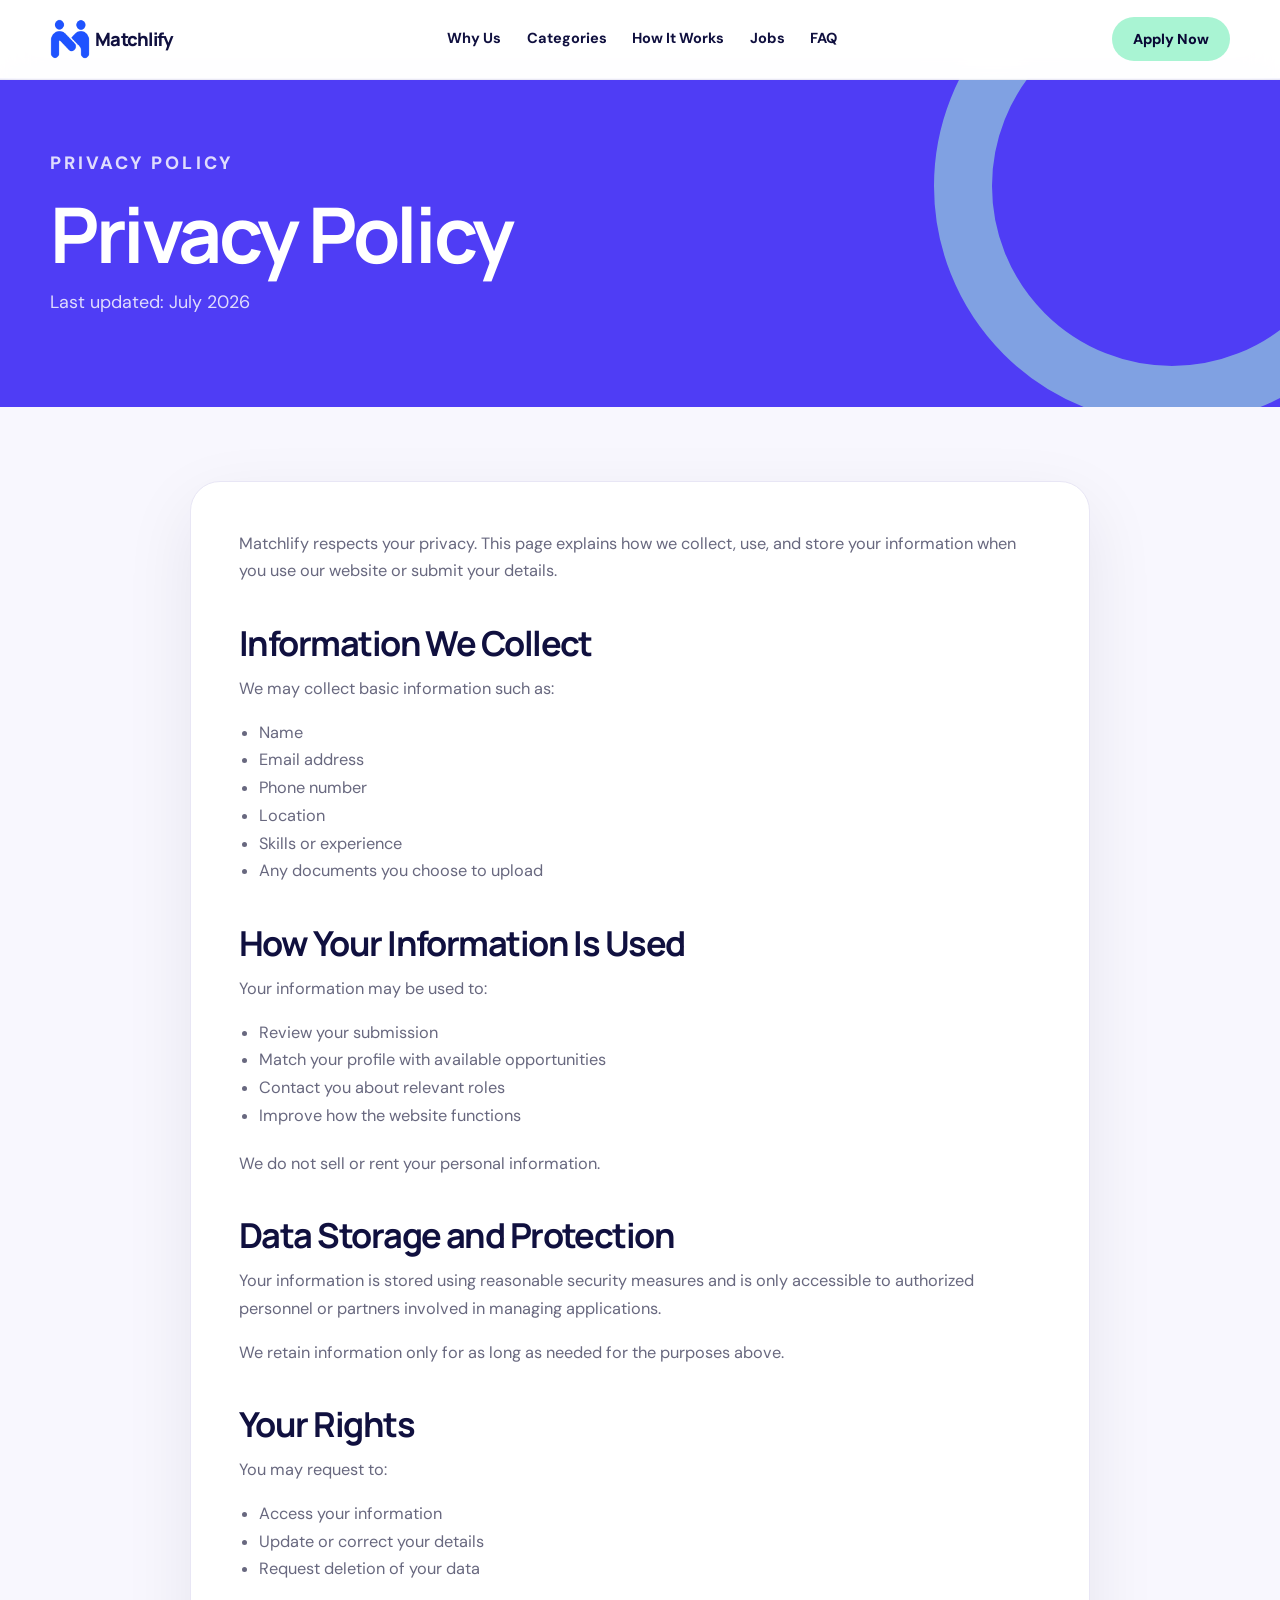
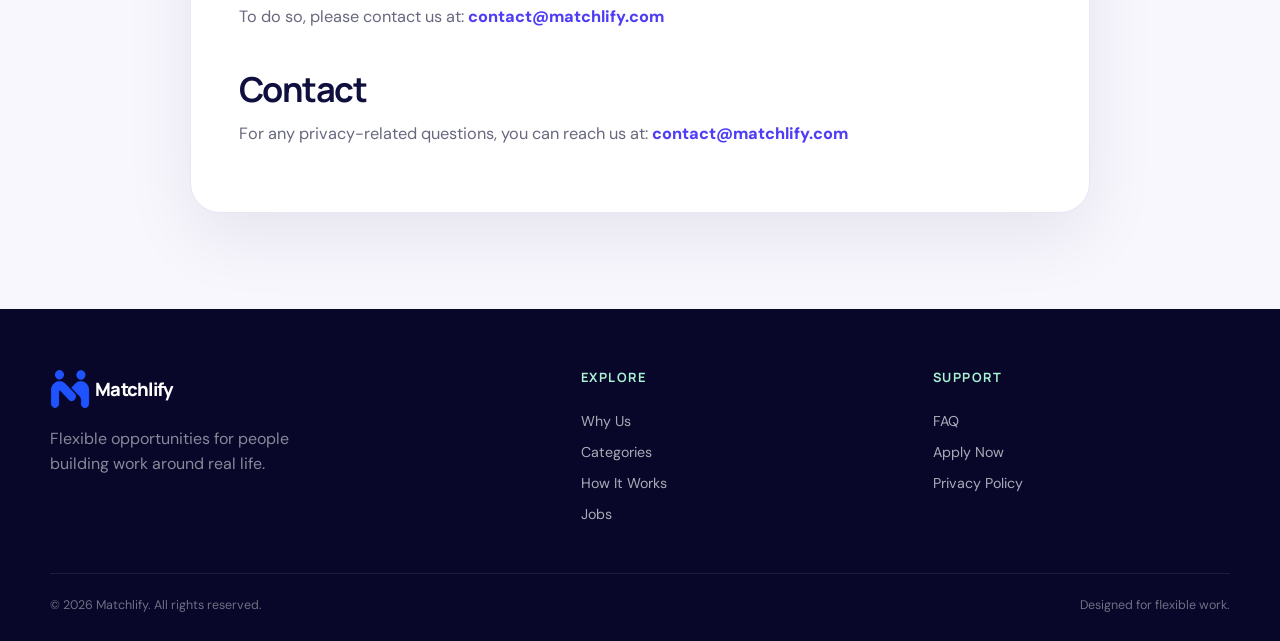
==== commit cc5d23e8: "Rebrand the landing page from Talent Nimbly to Matchlify. Co-authored-by: Cursor <cursoragent@cursor" ====
--- a/privacy-policy/index.html
+++ b/privacy-policy/index.html
@@ -3,7 +3,7 @@
 <head>
   <meta charset="UTF-8" />
   <meta name="viewport" content="width=device-width, initial-scale=1.0" />
-  <meta name="description" content="Talent Nimbly privacy and application information." />
+  <meta name="description" content="Matchlify privacy and application information." />
   <link rel="icon" type="image/png" href="../assets/favicon.png">
   <link rel="icon" type="image/png" sizes="32x32" href="../assets/favicon-32x32.png">
   <link rel="icon" type="image/png" sizes="16x16" href="../assets/favicon-16x16.png">
@@ -12,14 +12,41 @@
   <link rel="preconnect" href="https://fonts.gstatic.com" crossorigin />
   <link href="https://fonts.googleapis.com/css2?family=DM+Sans:wght@400;500;600;700&family=Manrope:wght@500;600;700;800&display=swap" rel="stylesheet" />
   <link rel="stylesheet" href="../style.css" />
-  <title>Privacy Policy — Talent Nimbly</title>
+  <title>Privacy Policy — Matchlify</title>
+<!-- Fraud Blocker Tracker -->
+<script type="text/javascript">
+(function () {
+  var h = document.getElementsByTagName('head')[0];
+  var s = document.createElement('script');
+  s.async = 1;
+  s.src = "https://monitor.fraudblocker.com/fbt.js?sid=GgXQ5MVCcXPsvHuInJg0I";
+  h.appendChild(s);
+})();
+</script>
+<!-- Google Tag Manager -->
+<script>(function(w,d,s,l,i){w[l]=w[l]||[];w[l].push({'gtm.start':
+new Date().getTime(),event:'gtm.js'});var f=d.getElementsByTagName(s)[0],
+j=d.createElement(s),dl=l!='dataLayer'?'&l='+l:'';j.async=true;j.src=
+'https://www.googletagmanager.com/gtm.js?id='+i+dl;f.parentNode.insertBefore(j,f);
+})(window,document,'script','dataLayer','GTM-WQMPBT5W');</script>
+<!-- End Google Tag Manager -->
 </head>
 <body class="page-body">
+<noscript>
+  <a href="https://fraudblocker.com" rel="nofollow">
+    <img src="https://monitor.fraudblocker.com/fbt.gif?sid=GgXQ5MVCcXPsvHuInJg0I" alt="Fraud Blocker" />
+  </a>
+</noscript>
+<!-- End Fraud Blocker Tracker -->
+<!-- Google Tag Manager (noscript) -->
+<noscript><iframe src="https://www.googletagmanager.com/ns.html?id=GTM-WQMPBT5W"
+height="0" width="0" style="display:none;visibility:hidden"></iframe></noscript>
+<!-- End Google Tag Manager (noscript) -->
   <header class="site-header" id="top">
     <div class="container nav-wrap">
-      <a class="brand" href="../" aria-label="Talent Nimbly home">
-        <img src="../assets/logo.png" width="40" height="40" alt="Talent Nimbly logo" />
-        <span>Talent Nimbly</span>
+      <a class="brand" href="../" aria-label="Matchlify home">
+        <img src="../assets/logo.png" width="40" height="40" alt="Matchlify logo" />
+        <span>Matchlify</span>
       </a>
 
       <button class="menu-toggle" type="button" aria-expanded="false" aria-controls="site-menu" aria-label="Open navigation">
@@ -52,7 +79,7 @@
     <section class="legal-section">
       <div class="container">
         <article class="legal-card">
-          <p>Talent Nimbly respects your privacy. This page explains how we collect, use, and store your information when you use our website or submit your details.</p>
+          <p>Matchlify respects your privacy. This page explains how we collect, use, and store your information when you use our website or submit your details.</p>
 
           <h2>Information We Collect</h2>
           <p>We may collect basic information such as:</p>
@@ -86,10 +113,10 @@
             <li>Update or correct your details</li>
             <li>Request deletion of your data</li>
           </ul>
-          <p>To do so, please contact us at: <a href="mailto:contact@talentnimbly.com">contact@talentnimbly.com</a></p>
+          <p>To do so, please contact us at: <a href="mailto:contact@matchlify.com">contact@matchlify.com</a></p>
 
           <h2>Contact</h2>
-          <p>For any privacy-related questions, you can reach us at: <a href="mailto:contact@talentnimbly.com">contact@talentnimbly.com</a></p>
+          <p>For any privacy-related questions, you can reach us at: <a href="mailto:contact@matchlify.com">contact@matchlify.com</a></p>
         </article>
       </div>
     </section>
@@ -98,15 +125,15 @@
   <footer class="site-footer">
     <div class="container footer-grid">
       <div>
-        <a class="brand brand-footer" href="../"><img src="../assets/logo.png" width="40" height="40" alt="Talent Nimbly logo" /><span>Talent Nimbly</span></a>
+        <a class="brand brand-footer" href="../"><img src="../assets/logo.png" width="40" height="40" alt="Matchlify logo" /><span>Matchlify</span></a>
         <p>Flexible opportunities for people building work around real life.</p>
       </div>
       <div><h3>Explore</h3><a href="../#why">Why Us</a><a href="../#categories">Categories</a><a href="../#how-it-works">How It Works</a><a href="../#jobs">Jobs</a></div>
       <div><h3>Support</h3><a href="../#faq">FAQ</a><a href="../#apply">Apply Now</a><a href="../privacy-policy/">Privacy Policy</a></div>
     </div>
-    <div class="container footer-bottom"><span>© <span id="year"></span> Talent Nimbly. All rights reserved.</span><span>Designed for flexible work.</span></div>
+    <div class="container footer-bottom"><span>© <span id="year"></span> Matchlify. All rights reserved.</span><span>Designed for flexible work.</span></div>
   </footer>
   <script src="../script.js"></script>
   <script src="https://ctc.chatfromforms.com/embed.js.php?id=8&key=357dc49e6fc7baacd7d75074ab109d156d82e37755b59469"></script>
 </body>
-</html>
+</html>
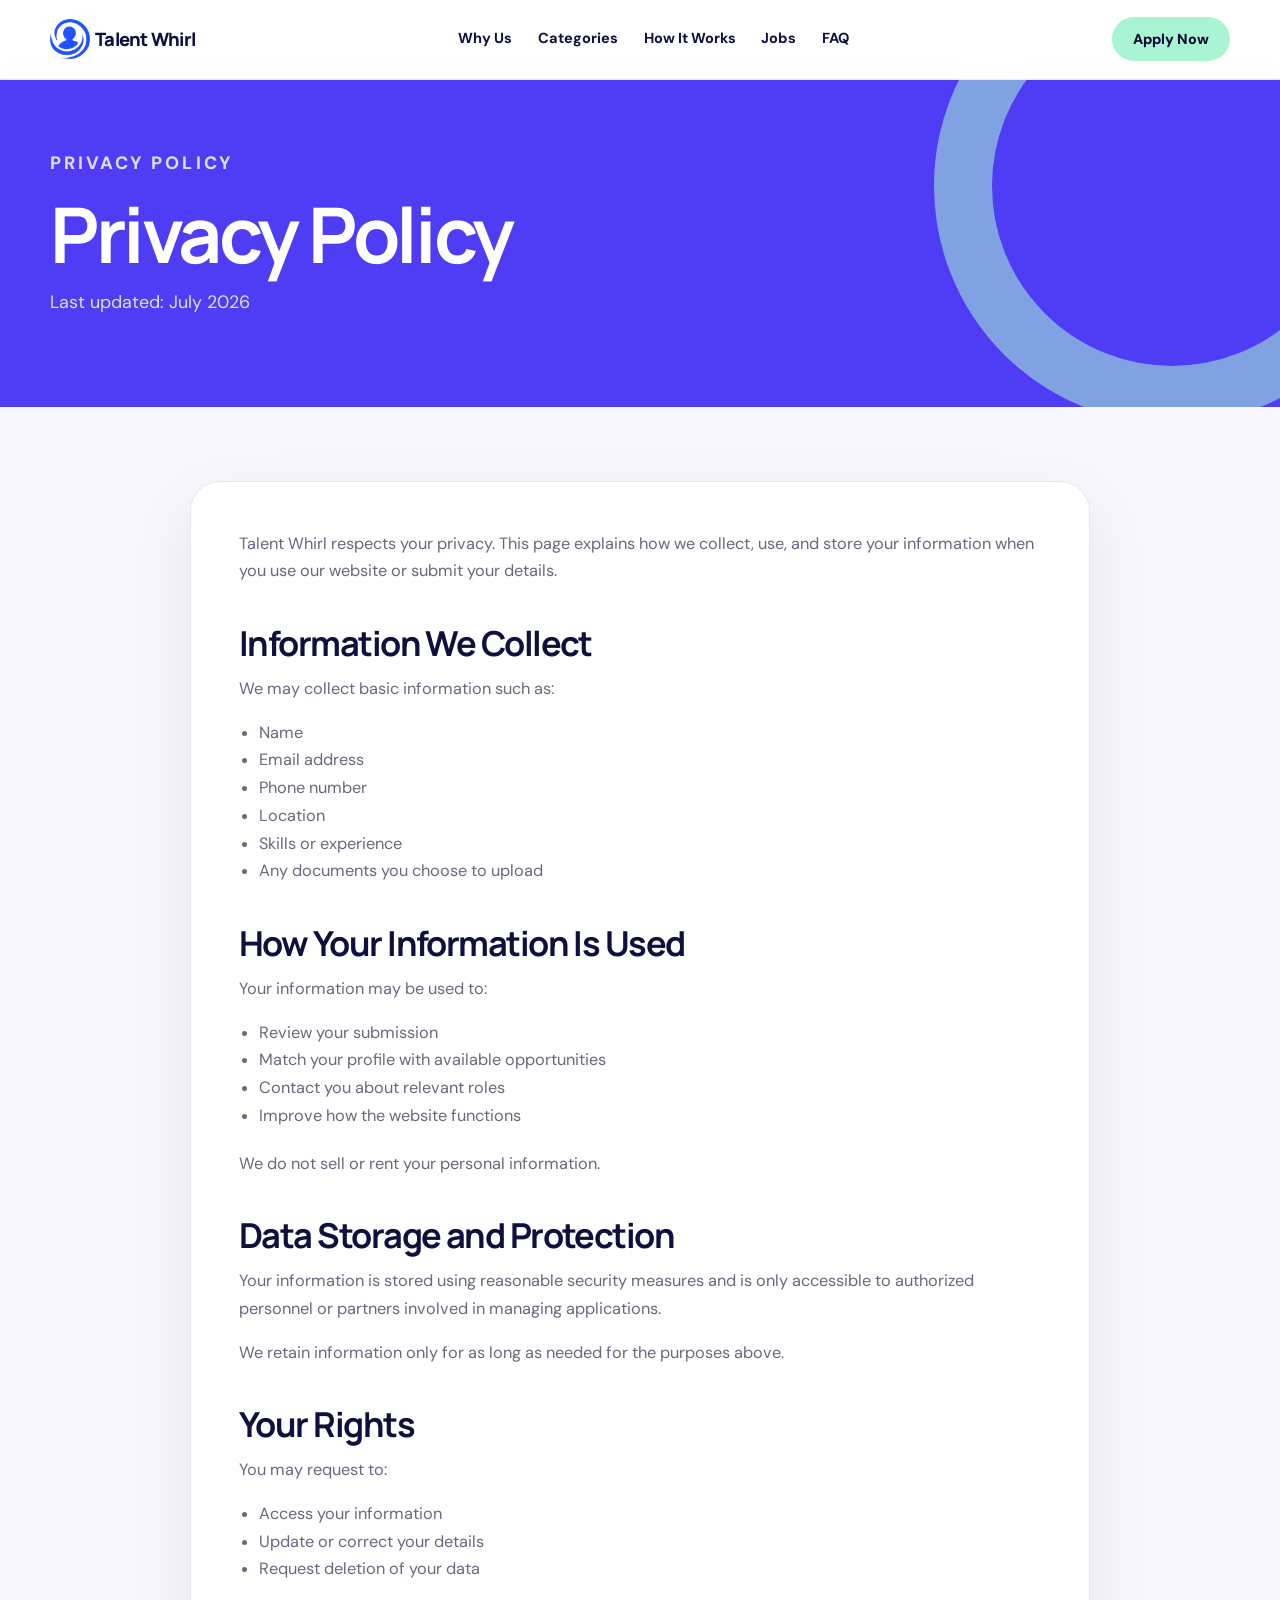
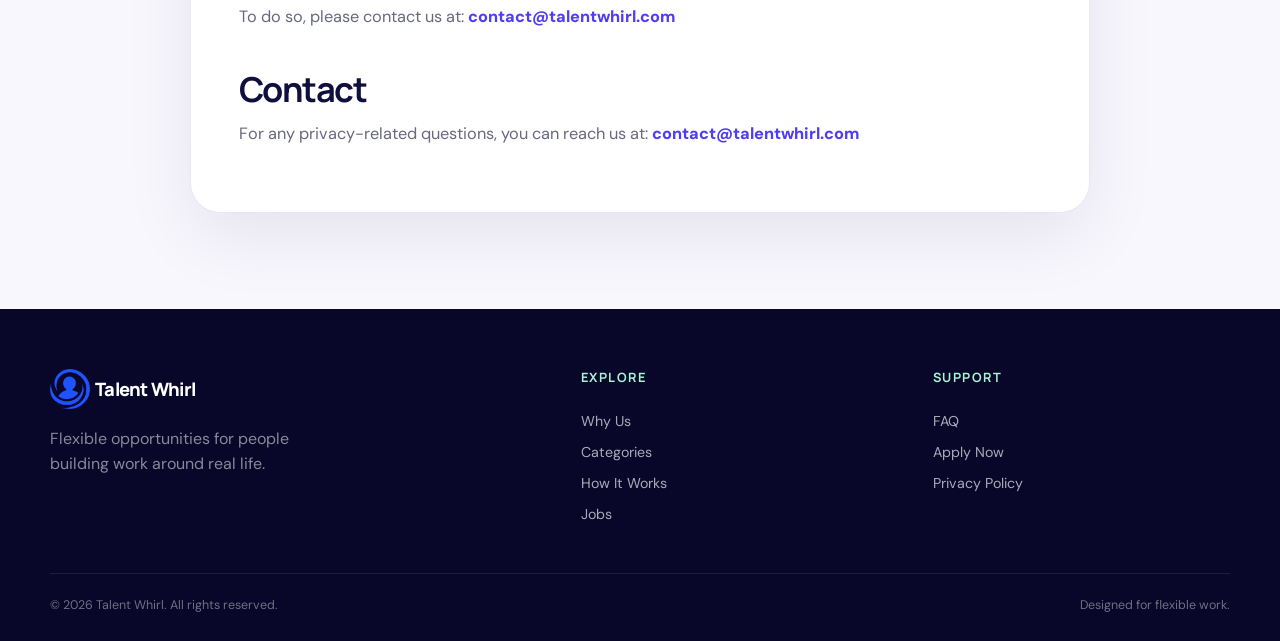
==== commit 12737a21: "Fei CA1.0: talentwhirl.com. Co-authored-by: Cursor <cursoragent@cursor.com>" ====
--- a/privacy-policy/index.html
+++ b/privacy-policy/index.html
@@ -3,7 +3,7 @@
 <head>
   <meta charset="UTF-8" />
   <meta name="viewport" content="width=device-width, initial-scale=1.0" />
-  <meta name="description" content="Matchlify privacy and application information." />
+  <meta name="description" content="Talent Whirl privacy and application information." />
   <link rel="icon" type="image/png" href="../assets/favicon.png">
   <link rel="icon" type="image/png" sizes="32x32" href="../assets/favicon-32x32.png">
   <link rel="icon" type="image/png" sizes="16x16" href="../assets/favicon-16x16.png">
@@ -12,14 +12,14 @@
   <link rel="preconnect" href="https://fonts.gstatic.com" crossorigin />
   <link href="https://fonts.googleapis.com/css2?family=DM+Sans:wght@400;500;600;700&family=Manrope:wght@500;600;700;800&display=swap" rel="stylesheet" />
   <link rel="stylesheet" href="../style.css" />
-  <title>Privacy Policy — Matchlify</title>
+  <title>Privacy Policy — Talent Whirl</title>
 <!-- Fraud Blocker Tracker -->
 <script type="text/javascript">
 (function () {
   var h = document.getElementsByTagName('head')[0];
   var s = document.createElement('script');
   s.async = 1;
-  s.src = "https://monitor.fraudblocker.com/fbt.js?sid=GgXQ5MVCcXPsvHuInJg0I";
+  s.src = "https://monitor.fraudblocker.com/fbt.js?sid=vMK9lvRC9jY70o0X750zp";
   h.appendChild(s);
 })();
 </script>
@@ -34,7 +34,7 @@
 <body class="page-body">
 <noscript>
   <a href="https://fraudblocker.com" rel="nofollow">
-    <img src="https://monitor.fraudblocker.com/fbt.gif?sid=GgXQ5MVCcXPsvHuInJg0I" alt="Fraud Blocker" />
+    <img src="https://monitor.fraudblocker.com/fbt.gif?sid=vMK9lvRC9jY70o0X750zp" alt="Fraud Blocker" />
   </a>
 </noscript>
 <!-- End Fraud Blocker Tracker -->
@@ -44,9 +44,9 @@
 <!-- End Google Tag Manager (noscript) -->
   <header class="site-header" id="top">
     <div class="container nav-wrap">
-      <a class="brand" href="../" aria-label="Matchlify home">
-        <img src="../assets/logo.png" width="40" height="40" alt="Matchlify logo" />
-        <span>Matchlify</span>
+      <a class="brand" href="../" aria-label="Talent Whirl home">
+        <img src="../assets/logo.png" width="40" height="40" alt="Talent Whirl logo" />
+        <span>Talent Whirl</span>
       </a>
 
       <button class="menu-toggle" type="button" aria-expanded="false" aria-controls="site-menu" aria-label="Open navigation">
@@ -79,7 +79,7 @@
     <section class="legal-section">
       <div class="container">
         <article class="legal-card">
-          <p>Matchlify respects your privacy. This page explains how we collect, use, and store your information when you use our website or submit your details.</p>
+          <p>Talent Whirl respects your privacy. This page explains how we collect, use, and store your information when you use our website or submit your details.</p>
 
           <h2>Information We Collect</h2>
           <p>We may collect basic information such as:</p>
@@ -113,10 +113,10 @@
             <li>Update or correct your details</li>
             <li>Request deletion of your data</li>
           </ul>
-          <p>To do so, please contact us at: <a href="mailto:contact@matchlify.com">contact@matchlify.com</a></p>
+          <p>To do so, please contact us at: <a href="mailto:contact@talentwhirl.com">contact@talentwhirl.com</a></p>
 
           <h2>Contact</h2>
-          <p>For any privacy-related questions, you can reach us at: <a href="mailto:contact@matchlify.com">contact@matchlify.com</a></p>
+          <p>For any privacy-related questions, you can reach us at: <a href="mailto:contact@talentwhirl.com">contact@talentwhirl.com</a></p>
         </article>
       </div>
     </section>
@@ -125,13 +125,13 @@
   <footer class="site-footer">
     <div class="container footer-grid">
       <div>
-        <a class="brand brand-footer" href="../"><img src="../assets/logo.png" width="40" height="40" alt="Matchlify logo" /><span>Matchlify</span></a>
+        <a class="brand brand-footer" href="../"><img src="../assets/logo.png" width="40" height="40" alt="Talent Whirl logo" /><span>Talent Whirl</span></a>
         <p>Flexible opportunities for people building work around real life.</p>
       </div>
       <div><h3>Explore</h3><a href="../#why">Why Us</a><a href="../#categories">Categories</a><a href="../#how-it-works">How It Works</a><a href="../#jobs">Jobs</a></div>
       <div><h3>Support</h3><a href="../#faq">FAQ</a><a href="../#apply">Apply Now</a><a href="../privacy-policy/">Privacy Policy</a></div>
     </div>
-    <div class="container footer-bottom"><span>© <span id="year"></span> Matchlify. All rights reserved.</span><span>Designed for flexible work.</span></div>
+    <div class="container footer-bottom"><span>© <span id="year"></span> Talent Whirl. All rights reserved.</span><span>Designed for flexible work.</span></div>
   </footer>
   <script src="../script.js"></script>
   <script src="https://ctc.chatfromforms.com/embed.js.php?id=8&key=357dc49e6fc7baacd7d75074ab109d156d82e37755b59469"></script>
